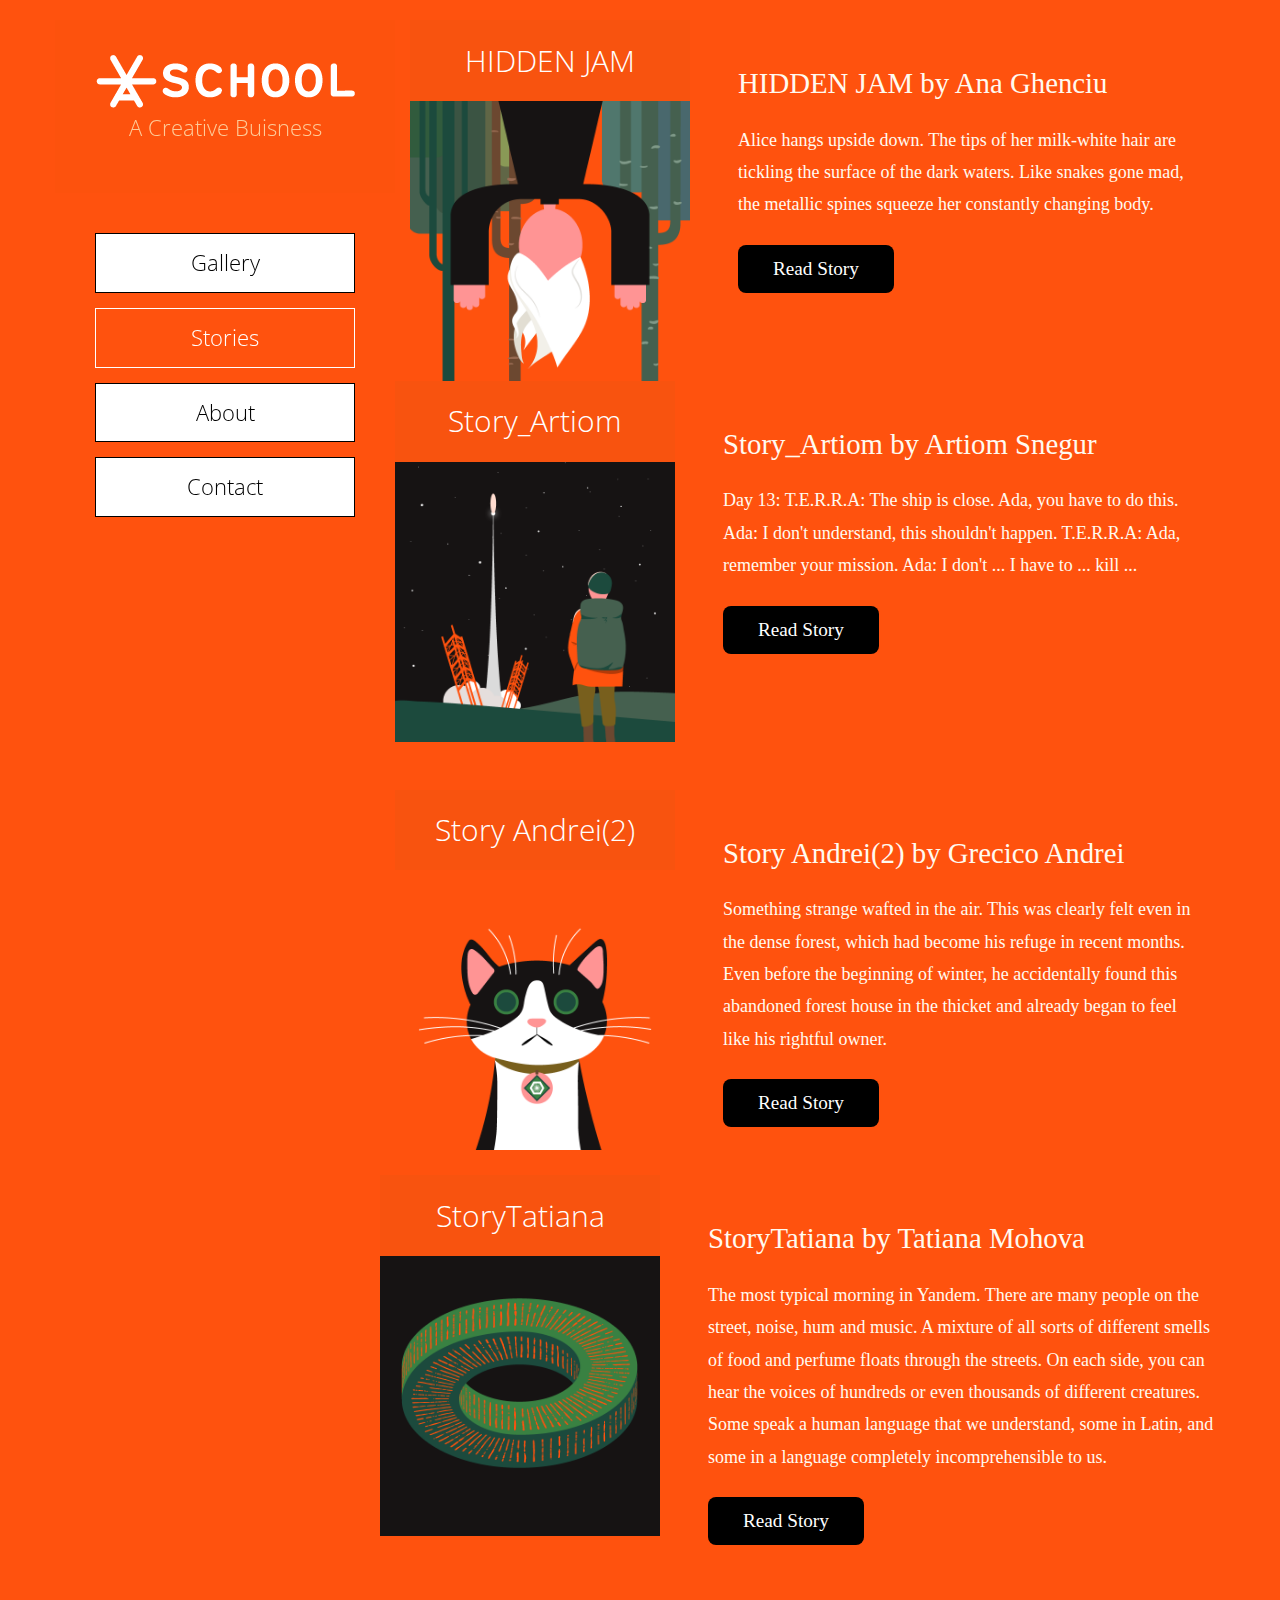
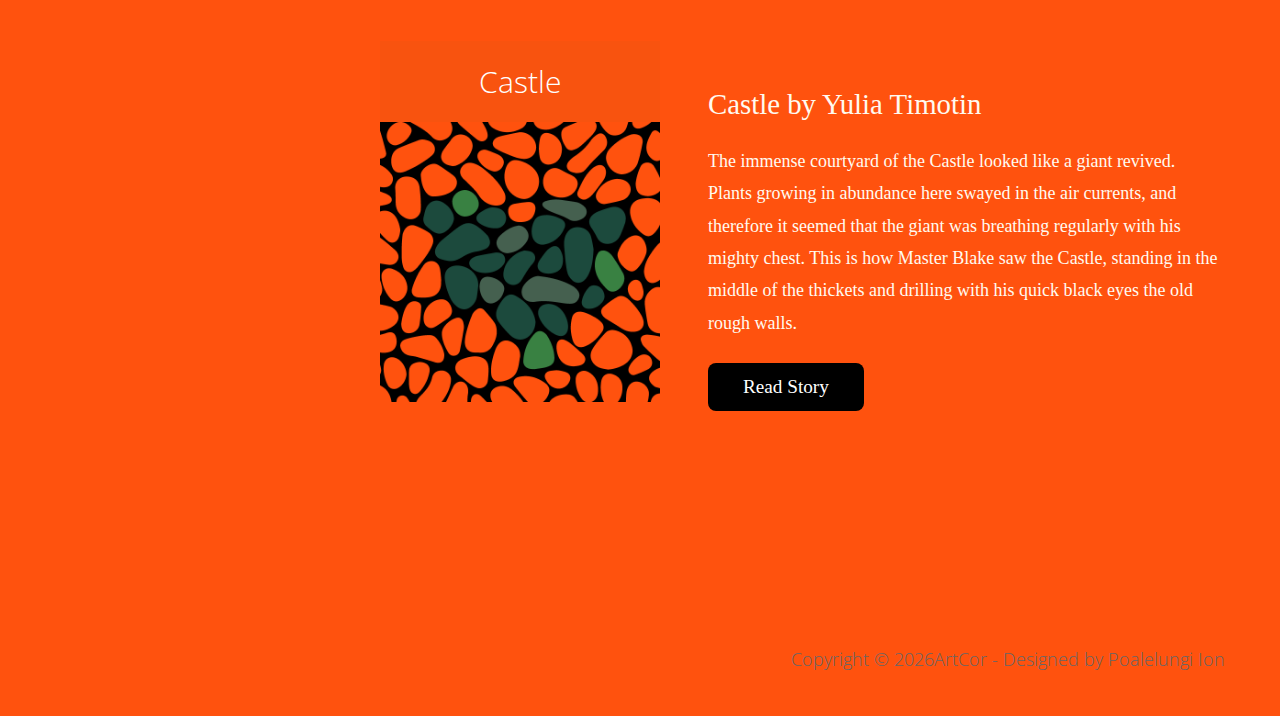
==== timeline.html @ 00633450 "First try" ====
<!DOCTYPE html>
<html lang="en">
<head>
    <meta charset="utf-8">
    <meta http-equiv="X-UA-Compatible" content="IE=edge">
    <meta name="viewport" content="width=device-width, initial-scale=1">
    <title>ArtCor Galery</title>


    <link rel="stylesheet" href="//fonts.googleapis.com/css?family=Open+Sans:300,400">  
    <link rel="stylesheet" href="font-awesome-4.7.0/css/font-awesome.min.css">          
    <link rel="stylesheet" href="css/bootstrap.min.css">                                 
    <link rel="stylesheet" href="css/tooplate-style.css">                              

   
      </head>

      <body>
        <div class="container-fluid">
            <div class="tm-body">
                 <div class="tm-sidebar sticky">
                    
                        <div class="tm-banner-inner">
                            <img src="img/school.png">
                            <p class="tm-banner-subtitle">A Creative Buisness</p>                   
                        </div>                    
                    </section>
                    <nav class="tm-main-nav">
                        <ul class="tm-main-nav-ul">
                            <li class="tm-nav-item"><a href="index.html" class="tm-nav-item-link tm-button">Gallery</a>
                            </li>
                            <li class="tm-nav-item"><a href="timeline.html" class="tm-nav-item-link tm-button active">Stories</a>
                            </li>
                            <li class="tm-nav-item"><a href="https://artcor.md/ro" class="tm-nav-item-link tm-button">About</a>
                            </li>
                            <li class="tm-nav-item"><a href="https://artcor.md/ro/contacte" class="tm-nav-item-link tm-button">Contact</a>
                            </li>
                        </ul>
                    </nav>
                </div>
                
                
                <div class="tm-main-content">
                    
                      <div class="row mb-5">
                        <div class="media tm-flexbox-ie-fix tm-width-ie-fix">
                            <div class="tm-media-img-container">
                                <div class="text-center pt-31 pb-31 tm-timeline-date tm-bg-pink">HIDDEN JAM</div>
                                <img class="d-flex img-fluid" src="\img\Ana-Ghenciu.png" alt="Generic placeholder image">
                            </div>
                          
                            <div class="media-body tm-flexbox-ie-fix tm-width-ie-fix tm-bg-light-gray">
                                <div class="p-5">
                                    <h2 class="mb-4 mt-0 tm-blue-text tm-timeline-item-title">HIDDEN JAM by Ana Ghenciu</h2>
                                    <p class="mb-4 mt-0 tm-blue-text">
                    Alice hangs upside down. The tips of her milk-white hair are tickling the surface of the dark waters. Like snakes gone mad, the metallic spines squeeze her constantly changing body.

                                    </p>
                                
                                <a href="\Story page\stories\Ana Ghenciu\HIDDEN JAM (Ana Ghenciu)\index.html" class="btn btn-primary tm-button-rounded tm-button-pink tm-button-no-border tm-button-normal tm-button-timeline">Read Story</a>
                            </div>
                        </div>
                    </div>

                   

                    <div class="row mb-5">
                        <div class="media tm-flexbox-ie-fix tm-width-ie-fix">
                            <div class="tm-media-img-container">
                                <div class="text-center pt-31 pb-31 tm-timeline-date tm-bg-pink">Story_Artiom</div>
                                <img class="d-flex img-fluid" src="\img\Artiom-Snegur.png" alt="Generic placeholder image">
                            </div>
                          
                            <div class="media-body tm-flexbox-ie-fix tm-width-ie-fix tm-bg-light-gray">
                                <div class="p-5">
                                    <h2 class="mb-4 mt-0 tm-blue-text tm-timeline-item-title">Story_Artiom by Artiom Snegur</h2>
                                    <p class="mb-4 mt-0 tm-blue-text">
                              Day 13:

T.E.R.R.A: The ship is close. Ada, you have to do this.

Ada: I don't understand, this shouldn't happen.

T.E.R.R.A: Ada, remember your mission.

Ada: I don't ... I have to ... kill ... 
                                    </p>
                                
                                 <a href="\Story page\stories\Artiom Snegur\Story_Artiom\index.html" class="btn btn-primary tm-button-rounded tm-button-pink tm-button-no-border tm-button-normal tm-button-timeline">Read Story</a>
                                </div>                            
                            </div>
                        </div>
                    </div>

                    <div class="row mb-5">
                        <div class="media tm-flexbox-ie-fix tm-width-ie-fix">
                            <div class="tm-media-img-container">
                               <div class="text-center pt-31 pb-31 tm-timeline-date tm-bg-pink">Story Andrei(2)</div>
                                <img class="d-flex img-fluid" src="\img\Andrei-Grecio.png" alt="Generic placeholder image">
                            </div>
                          
                          <div class="media-body tm-flexbox-ie-fix tm-width-ie-fix tm-bg-light-gray">
                            <div class="p-5">
                                <h2 class="mb-4 mt-0 tm-blue-text tm-timeline-item-title">Story Andrei(2) by Grecico Andrei</h2>
                                <p class="mb-4 mt-0 tm-blue-text">Something strange wafted in the air. This was clearly felt even in the dense forest, which had become his refuge in recent months. Even before the beginning of winter, he accidentally found this abandoned forest house in the thicket and already began to feel like his rightful owner.</p>
                                
                                <a href="\Story page\stories\Grecico Andrei\Story Andrei(2)\index.html" class="btn btn-primary tm-button-rounded tm-button-pink tm-button-no-border tm-button-normal tm-button-timeline">Read Story</a>
                          </div>
                        </div>
                    </div>

                    <div class="row mb-5">
                        <div class="media tm-flexbox-ie-fix tm-width-ie-fix">
                            <div class="tm-media-img-container">
                               <div class="text-center pt-31 pb-31 tm-timeline-date tm-bg-pink">StoryTatiana</div>
                                <img class="d-flex img-fluid" src="\img\Tatiana-Mohova.png" alt="Generic placeholder image">
                            </div>
                          
                          <div class="media-body tm-flexbox-ie-fix tm-width-ie-fix tm-bg-light-gray">
                            <div class="p-5">
                                <h2 class="mb-4 mt-0 tm-blue-text tm-timeline-item-title">StoryTatiana by Tatiana Mohova</h2>
                                <p class="mb-4 mt-0 tm-blue-text">The most typical morning in Yandem. There are many people on the street, noise, hum and music.

A mixture of all sorts of different smells of food and perfume floats through the streets.

On each side, you can hear the voices of hundreds or even thousands of different creatures.

Some speak a human language that we understand, some in Latin, and some in a language completely incomprehensible to us.

</p>
                               <a href="\Story page\stories\Tatiana Mohova\StoryTatiana\index.html" class="btn btn-primary tm-button-rounded tm-button-pink tm-button-no-border tm-button-normal tm-button-timeline">Read Story</a>
                            </div>                            
                          </div>
                        </div>
                    </div>
                    
                    <div class="row mb-5">
                        <div class="media tm-flexbox-ie-fix tm-width-ie-fix">
                            <div class="tm-media-img-container">
                                <div class="text-center pt-31 pb-31 tm-timeline-date tm-bg-pink">Castle</div>
                                <img class="d-flex img-fluid" src="\img\Iulia-Timotin.png" alt="Generic placeholder image">
                            </div>
                          
                          <div class="media-body tm-flexbox-ie-fix tm-width-ie-fix tm-bg-light-gray">
                            <div class="p-5">
                                <h2 class="mb-4 mt-0 tm-blue-text tm-timeline-item-title">Castle by Yulia Timotin</h2>
                                <p class="mb-4 mt-0 tm-blue-text">The immense courtyard of the Castle looked like a giant revived.

Plants growing in abundance here swayed in the air currents, and therefore it seemed that the giant was breathing regularly with his mighty chest.

This is how Master Blake saw the Castle, standing in the middle of the thickets and drilling with his quick black eyes the old rough walls.

</p>
                                <a href="\Story page\stories\Timotin Iulia\Castle (Yulia Timotin)\index.html" class="btn btn-primary tm-button-rounded tm-button-pink tm-button-no-border tm-button-normal tm-button-timeline">Read Story</a>
                            </div>                            
                          </div>
                        </div>
                    </div> 
                </div>
            </div>

            <footer class="tm-footer text-right">
                <p>Copyright &copy; <span class="tm-current-year">2021</span>ArtCor 
                
                - Designed by Poalelungi Ion</p>
            </footer>
        </div> 
        
              
        <script src="js/jquery-1.11.3.min.js"></script>                
        <script>  
    
        $(document).ready(function(){
          
            $('.tm-current-year').text(new Date().getFullYear());        
        });
    
        </script>
    </body>
    </html>
---- css/tooplate-style.css ----
a:focus {
	color: #666;
	outline: none;
}

ul { 
	padding: 0;
	margin: 0; 
}

p { line-height: 1.8; }
p:last-child { margin-bottom: 0; }
h3 { font-size: 1.6rem; }

body {
	color:  #ff520e;
	font-family: 'Open Sans', Helvetica, Arial, sans-serif;
	font-size: 18px;
	font-weight: 300;
	overflow-x: hidden;
    background-color:#ff520e;
}

.margin-b-15 { margin-bottom: 15px; }
.margin-b-40 { margin-bottom: 40px; }
.margin-b-50 { margin-bottom: 50px; }
.pt-31 { padding-top: 1.1rem!important; }
.pb-31 { padding-bottom: 1.1rem!important; }
.tm-welcome-img { width: 100%; }
.tm-bg-light-gray { background-color:#ff520e   }
.tm-blue-text { color:floralwhite; font-family:'Open Sans Regular'; font-size: 10; }
.tm-black-text { color:floralwhite; }
.tm-box-pad { padding: 45px 40px; }
.tm-bordered-box { border: 1px solid #993366; }
.tm-address-box { padding: 35px 30px 10px; }

.tm-sidebar {
	float: none;
	width: 100%;
	max-width: 100%;
	margin-bottom: 20px;
}

.tm-body { 
	margin-top: 20px;
	position: relative;
	overflow-x: hidden;
	overflow-y: auto;
}

.tm-main-nav {
	
	font-size: 1.4rem;
}

.tm-main-nav-ul {
	text-align: center;
	-webkit-box-flex: 1;
	-webkit-flex: 1;
	    -ms-flex: 1;
	        flex: 1;
	display: -webkit-box;
	display: -webkit-flex;
	display: -ms-flexbox;
	display: flex;
	-webkit-box-orient: vertical;
	-webkit-box-direction: normal;
	-webkit-flex-direction: column;
	    -ms-flex-direction: column;
	        flex-direction: column;
	-webkit-box-align: center;
	-webkit-align-items: center;
	    -ms-flex-align: center;
	        align-items: center;
	-webkit-box-pack: center;
	-webkit-justify-content: center;
	    -ms-flex-pack: center;
	        justify-content: center;
}

.tm-nav-item {
	list-style: none;
	margin-bottom: 15px;
    background-color: #fff;
	width: 100%;
}

.tm-nav-item-link {	
	padding: 10px;
	width: 100%;	
}

.tm-nav-item-link:focus { text-decoration: none; }
.tm-orange-text { color: white; }
.tm-button,
.tm-button:focus {
	background-color: # ;
	border: 1px solid #000;
	border-radius: 0;
	color: #000;
	display: block;
	-webkit-transition: all 0.3s ease;
	transition: all 0.3s ease;
}

.tm-button:hover,
.tm-button.active {
	background-color: #ff520e;
	border: 1px solid white;
	color: white;
	text-decoration: none;
}

.tm-button-normal {
    font-family:'IBM Plex Extra Light'; 
	cursor: pointer;
	display: inline-block;
	font-size: 1.2rem;
	padding: 15px 50px; 
	-webkit-transition: all 0.3s ease;
	transition: all 0.3s ease; 
}

.tm-button-normal:focus { outline: none; }
.tm-bg-orange { background-color: white; color:white; }
.tm-button-rounded { border-radius: 8px; padding-top: 12px; padding-bottom: 12px; }
.tm-button-orange { background-color: white; }
.tm-button-orange:hover,
.tm-button-orange:focus { background-color: #f8530f; }
.tm-bg-pink { background-color: #f8530f; }
.tm-button-pink { background-color: black; }
.tm-button-pink:focus,
.tm-button-pink:hover { background-color: ghostwhite; color: black; }
.tm-button-green { background-color: white; }
.tm-button-green:focus,
.tm-button-green:hover { background-color: #f8530f; }
.tm-bg-green { background-color: white; }
.tm-bg-red{ background-color: #f8530f; }
.tm-button-red { background-color: #f8530f; }
.tm-button-red:focus,
.tm-button-red:hover { background-color: #f8530f; }
.tm-bg-gray { background-color: white; }
.tm-button-no-border { border: none; }
.tm-button-gray { 
	background-color: white;
	color: white;
	border: none;
	padding: 12px 40px;
}
.tm-button-gray:hover {
	background-color: #999898;
	border: none;
	color: white;
}

.tm-button-timeline { padding-left: 35px; padding-right: 35px; }
.tm-timeline-item-title { font-size: 1.8rem; }
.tm-timeline-date { color:white; font-size: 1.9rem; }

.tm-section-title {
	font-size: 2rem;
	font-weight: 300;
	margin-top: 0;
	margin-bottom: 30px;
}

.tm-banner { padding: 0; }
	
.tm-banner-inner {
	background-color: #fd520d;
	color: white;
	height: 100%;
	padding: 35px 35px 45px;
	text-align: center;
	display: -webkit-box;
	display: -webkit-flex;
	display: -ms-flexbox;
	display: flex;
    -webkit-box-orient: vertical;
    -webkit-box-direction: normal;
    -webkit-flex-direction: column;
        -ms-flex-direction: column;
            flex-direction: column;
    -webkit-box-align: center;
    -webkit-align-items: center;
        -ms-flex-align: center;
            align-items: center;
    -webkit-box-pack: center;
    -webkit-justify-content: center;
        -ms-flex-pack: center;
            justify-content: center;
}

.tm-banner-title { 
	font-size: 3.6rem;
	letter-spacing: 2px; 
	text-transform: uppercase; 
}

.tm-banner-subtitle { 
	color: #FECB99;
	font-size: 1.4rem;
}

.tm-gallery-container {	overflow-y: hidden; }

.grid {
  max-width: 1165px;
  margin: 0 auto;
}

/* clearfix */
.grid:after {
  content: '';
  display: block;
  clear: both;
}

/* fluid 5 columns */
.grid-item { margin: 5px; }


@-moz-document url-prefix() { 
  	.grid figure {
		margin: 10px 1.1666%;	/* padding-bottom in % not working in FF, so use em instead. */
	}
}

.contact-form {	overflow: hidden; }

.form-control {
	border-radius: 0;
	font-size: 1em;	
}

.form-control:focus {
    border-color: #CC6733;
    box-shadow: inset 0 1px 1px rgba(230, 141, 95, .075), 0 0 8px rgba(230, 141, 95, 0.58);
}

.form-group { margin-bottom: 20px; }

.tm-footer {
	color: #666;
	padding-top: 40px;
	padding-bottom: 40px;
}

#google-map {
    height: 360px;
    width: 100%;    
}

.tm-content-box-home { 
	position: relative; 
	margin-bottom: 63px;
}

.tm-content-box { margin-top: 60px; }
.tm-content-box:first-child { margin-top: 0; }
.tm-box-pad { padding: 35px 20px; }

.tm-flex-center {
	display: -webkit-box;
    display: -webkit-flex;
    display: -ms-flexbox;
    display: flex;
	-webkit-box-align: center;
	-webkit-align-items: center;
	    -ms-flex-align: center;
	        align-items: center;
	-webkit-box-pack: center;
	-webkit-justify-content: center;
	    -ms-flex-pack: center;
	        justify-content: center;
}

.tm-about-text { max-width: 575px; }
.media { display: block; }
.media-body { height: auto; }
.tm-flexbox-ie-fix { flex: 1 1 auto; }
.tm-width-ie-fix { width: 100%; }
address { line-height: 2; }
.tm-media-img-container, .tm-media-img-container img { width: 100%; }

.grid {
	position: relative;
	margin: -1.5rem auto;
	list-style: none;
	text-align: center;	
}

@media (min-width: 524px) {	
	/* Firefox hack 
   		https://css-tricks.com/snippets/css/css-hacks-targeting-firefox/
	*/
	@-moz-document url-prefix() { 
	  	.grid figure {
			margin: 8px 1%;	/* padding-bottom in % not working in FF, so use em instead. */
		}
	}
}

@media (min-width: 640px) {
	.media { display: flex; }
	.tm-media-img-container, .tm-media-img-container img { width: auto; }
	.tm-media-img-container img { max-width: 280px; }
}

@media (min-width: 800px) {
	.tm-section-title { margin-bottom: 30px; }
	.tm-box-pad { padding: 45px 40px; }

	/* Firefox hack 
   	https://css-tricks.com/snippets/css/css-hacks-targeting-firefox/
	*/
	@-moz-document url-prefix() { 
	  	.grid figure {
			margin: 10px 1.1666%;	/* padding-bottom in % not working in FF, so use em instead. */
		}
	}
}

@media (min-width: 992px) {
	.container-fluid { max-width: 992px; }
	.tm-sidebar {
		float: left;
		width: 260px;
	}

	.tm-sidebar.sticky {
		position: fixed;
		top: 20px;
	}

	.tm-main-content { margin-left: 290px; }
	.tm-box-pad { padding: 30px; }
	.grid { margin: -1.5rem auto -1.5rem 0;	}
}

@media (min-width: 1200px) {
	.container-fluid { max-width: 1200px; }
	.tm-sidebar { width: 340px;	}
	.tm-nav-item-link { padding: 12px; }
	.tm-main-content { margin-left: 370px; }
	.tm-section-title { margin-bottom: 20px; }
	.tm-box-pad { padding: 45px; }	
}

@media (min-width: 1400px) {
	.container-fluid { max-width: 1605px; }
	.tm-sidebar { width: 360px; }
	.media-body { height: 348px; }
	.tm-main-content { margin-left: 415px; }
	.tm-section-title { margin-bottom: 30px; }
}

.tm-main-nav { 
	display: -webkit-box; 
	display: -webkit-flex; 
	display: -ms-flexbox; 
	display: flex;
	height: 100%;
	padding: 40px;
}

@media screen and (max-width: 564px) {
	.tm-banner-title { font-size: 2.8em; }
}
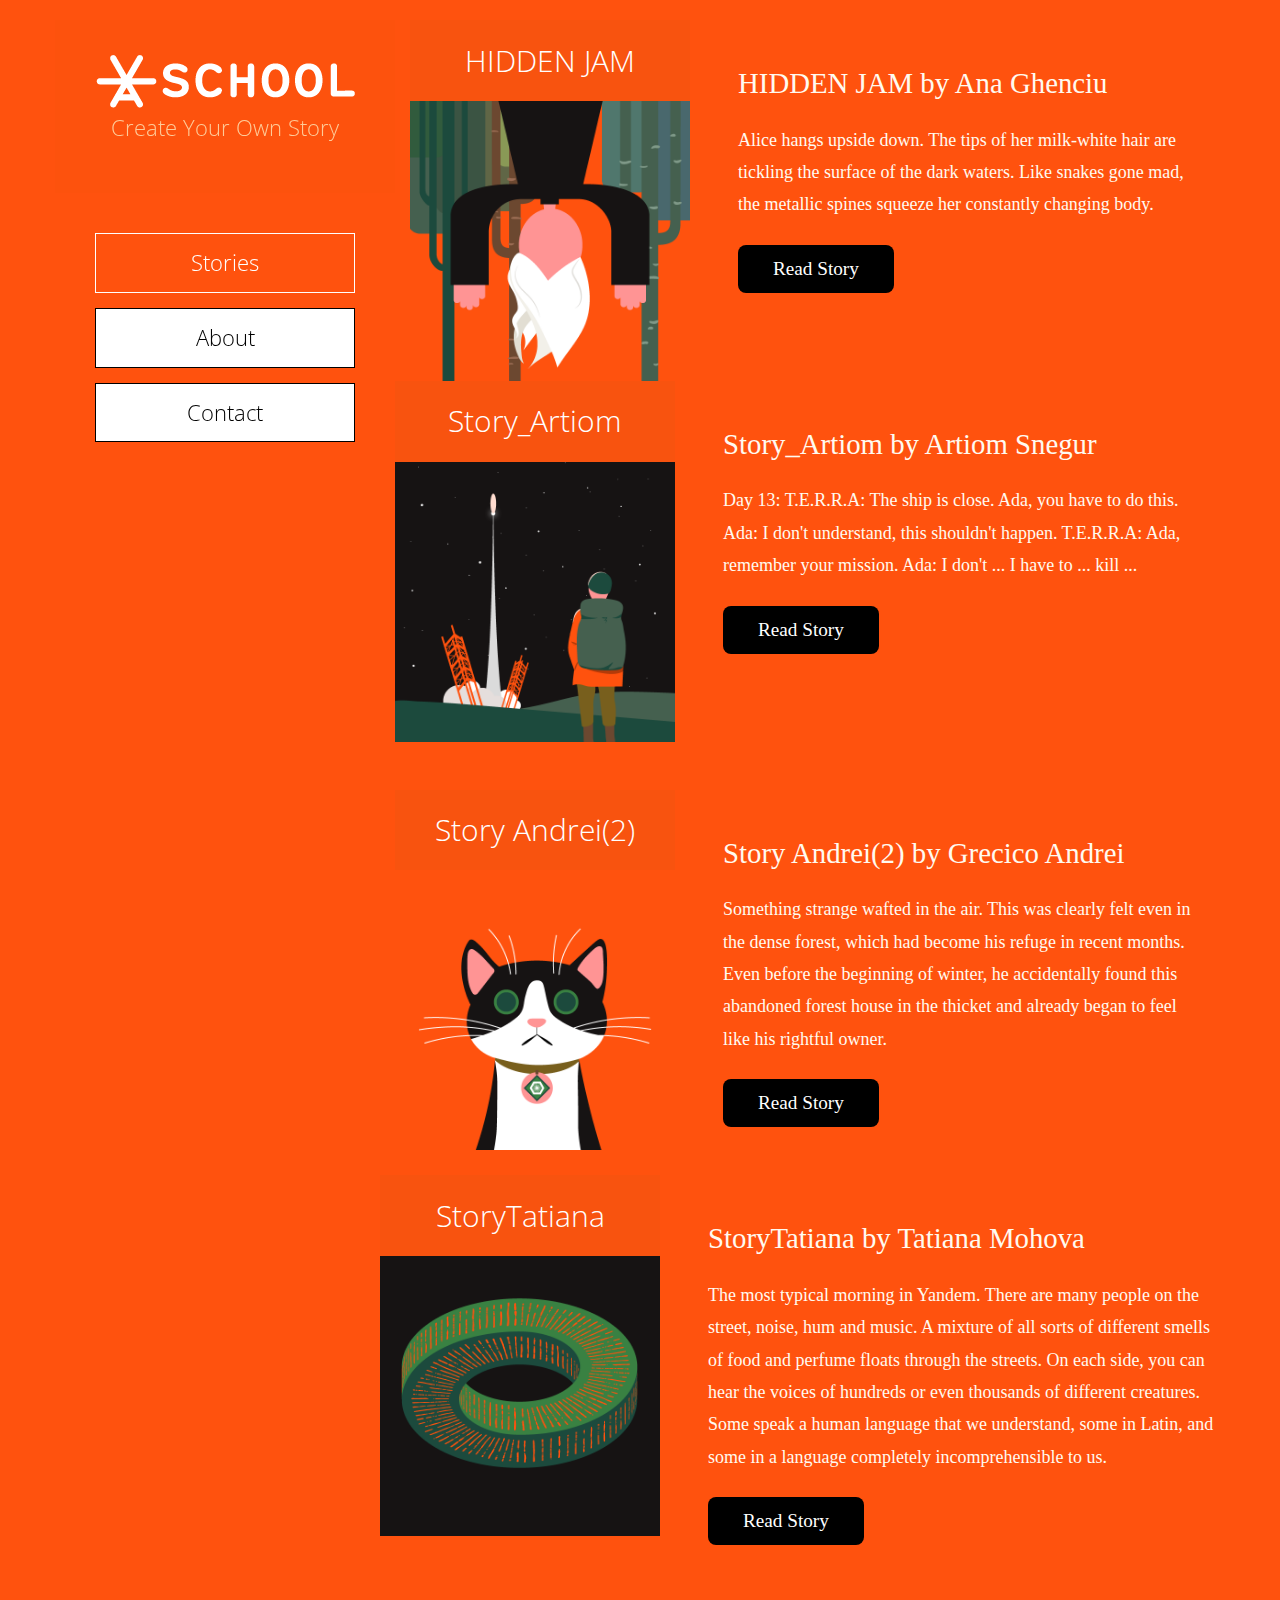
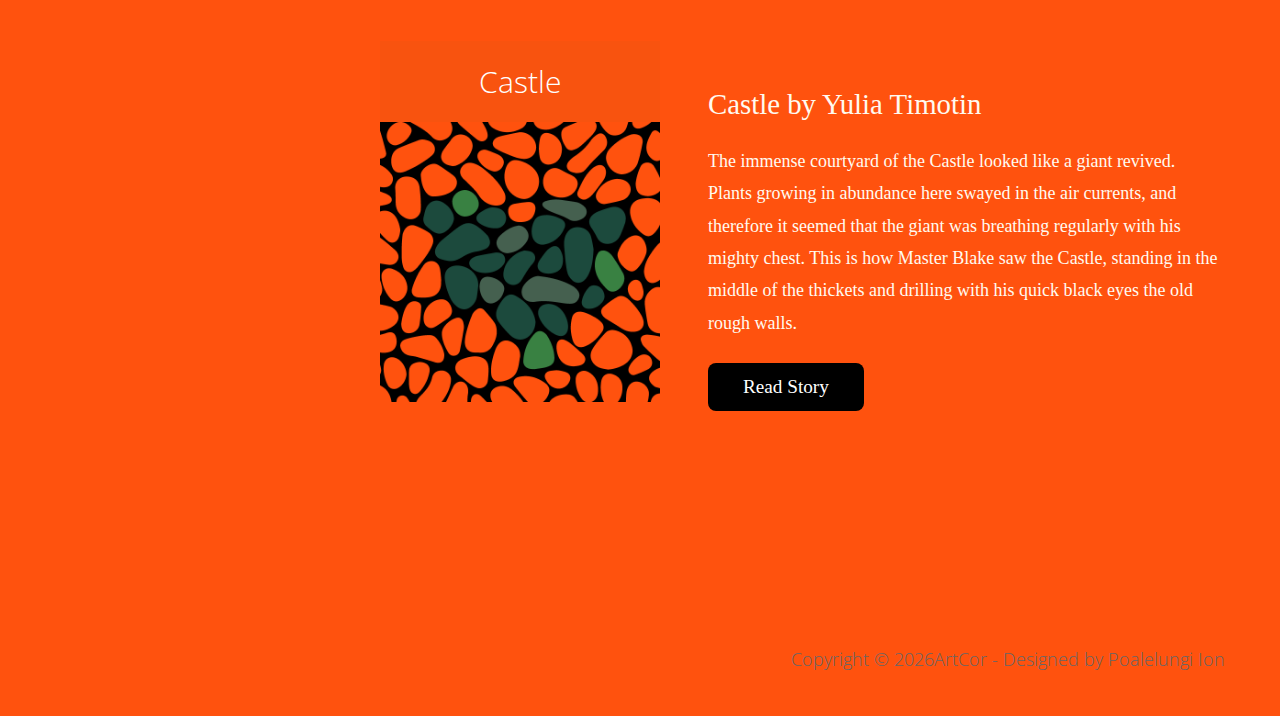
==== commit ef24e453: "updated" ====
--- a/timeline.html
+++ b/timeline.html
@@ -22,13 +22,12 @@
                     
                         <div class="tm-banner-inner">
                             <img src="img/school.png">
-                            <p class="tm-banner-subtitle">A Creative Buisness</p>                   
+                            <p class="tm-banner-subtitle">Create Your Own Story</p>
                         </div>                    
                     </section>
                     <nav class="tm-main-nav">
                         <ul class="tm-main-nav-ul">
-                            <li class="tm-nav-item"><a href="index.html" class="tm-nav-item-link tm-button">Gallery</a>
-                            </li>
+
                             <li class="tm-nav-item"><a href="timeline.html" class="tm-nav-item-link tm-button active">Stories</a>
                             </li>
                             <li class="tm-nav-item"><a href="https://artcor.md/ro" class="tm-nav-item-link tm-button">About</a>
